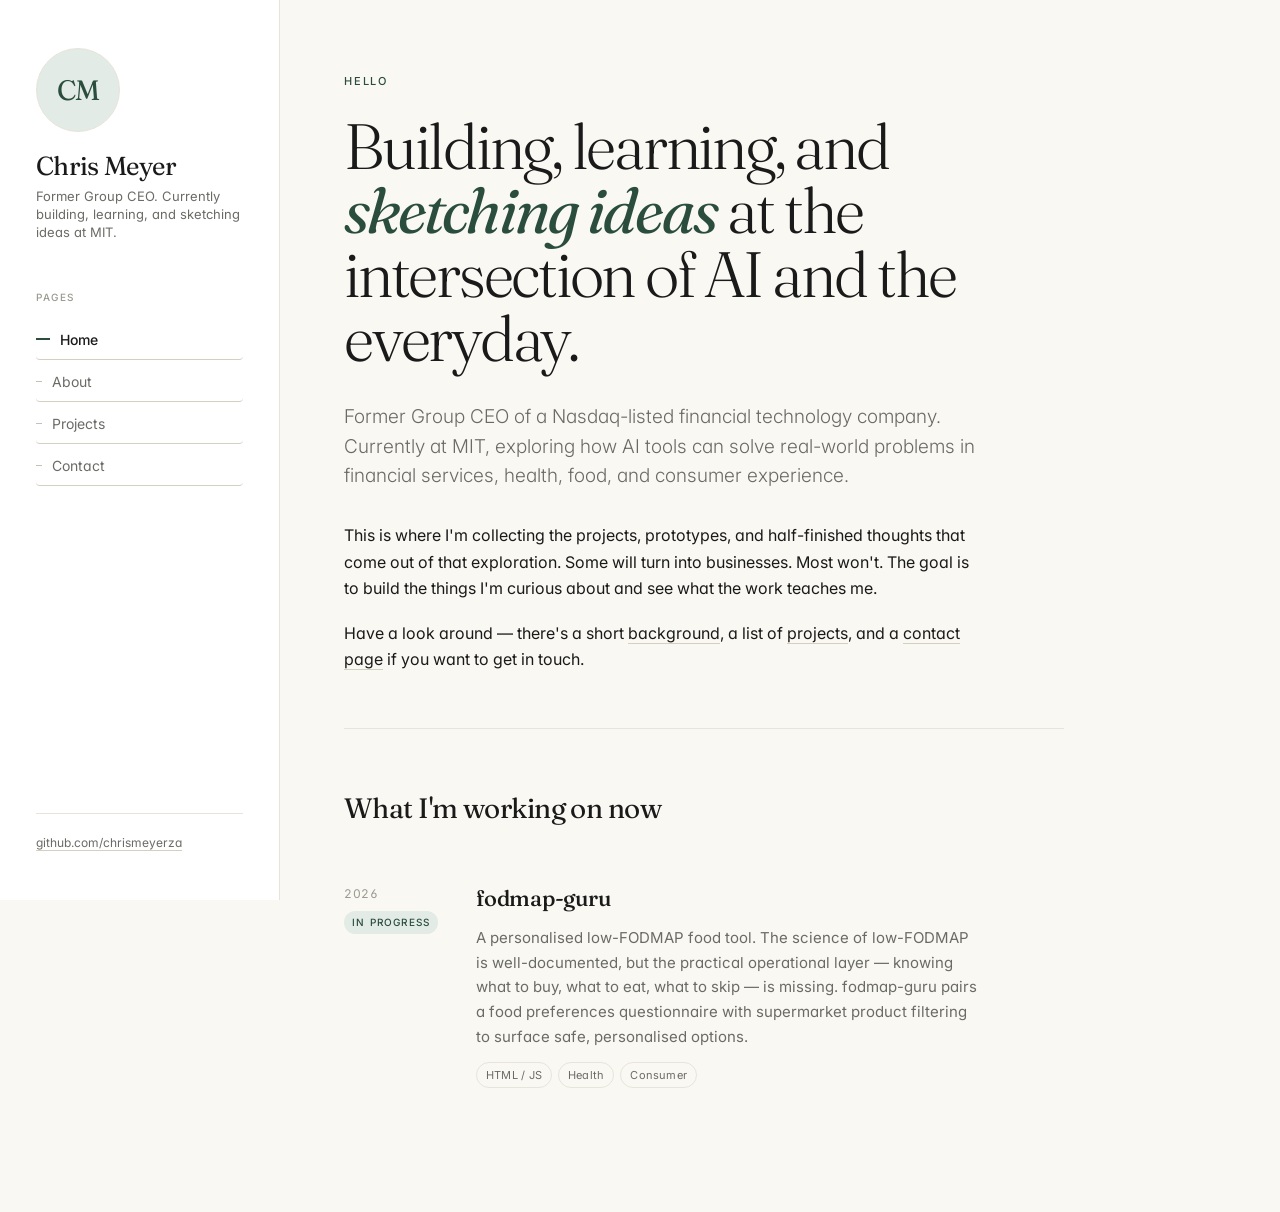
==== index.html @ eb2f5cf7 "Initial commit" ====
<!DOCTYPE html>
<html lang="en">
<head>
  <meta charset="UTF-8">
  <meta name="viewport" content="width=device-width, initial-scale=1.0">
  <title>Chris Meyer</title>
  <meta name="description" content="Chris Meyer — former public-company CEO exploring AI-assisted product building in financial services, health, food, and consumer experience.">
  <link rel="stylesheet" href="styles.css">
</head>
<body>
<div class="layout">

  <aside class="sidebar">
    <div class="sidebar-header">
      <div class="portrait">
        <!-- Replace with: <img src="portrait.jpg" alt="Chris Meyer"> -->
        CM
      </div>
      <div class="name">Chris Meyer</div>
      <div class="title">Former Group CEO. Currently building, learning, and sketching ideas at MIT.</div>
    </div>

    <nav class="nav">
      <div class="nav-label">Pages</div>
      <ul class="nav-list">
        <li class="nav-item"><a href="index.html" class="nav-link active">Home</a></li>
        <li class="nav-item"><a href="about.html" class="nav-link">About</a></li>
        <li class="nav-item"><a href="projects.html" class="nav-link">Projects</a></li>
        <li class="nav-item"><a href="contact.html" class="nav-link">Contact</a></li>
      </ul>
    </nav>

    <div class="sidebar-footer">
      <a href="https://github.com/chrismeyerza">github.com/chrismeyerza</a>
    </div>
  </aside>

  <main class="content">
    <div class="eyebrow">Hello</div>
    <h1 class="page-title">Building, learning, and <em>sketching ideas</em> at the intersection of AI and the everyday.</h1>
    <p class="lead">Former Group CEO of a Nasdaq-listed financial technology company. Currently at MIT, exploring how AI tools can solve real-world problems in financial services, health, food, and consumer experience.</p>

    <p>This is where I'm collecting the projects, prototypes, and half-finished thoughts that come out of that exploration. Some will turn into businesses. Most won't. The goal is to build the things I'm curious about and see what the work teaches me.</p>

    <p>Have a look around — there's a short <a href="about.html">background</a>, a list of <a href="projects.html">projects</a>, and a <a href="contact.html">contact page</a> if you want to get in touch.</p>

    <hr class="divider">

    <h2>What I'm working on now</h2>

    <div class="project">
      <div class="project-meta">
        2026<br>
        <span class="project-status active">In progress</span>
      </div>
      <div class="project-body">
        <h3><a href="projects.html#fodmap-guru">fodmap-guru</a></h3>
        <p>A personalised low-FODMAP food tool. The science of low-FODMAP is well-documented, but the practical operational layer — knowing what to buy, what to eat, what to skip — is missing. fodmap-guru pairs a food preferences questionnaire with supermarket product filtering to surface safe, personalised options.</p>
        <div class="project-tags">
          <span class="tag">HTML / JS</span>
          <span class="tag">Health</span>
          <span class="tag">Consumer</span>
        </div>
      </div>
    </div>

  </main>

</div>
</body>
</html>
---- styles.css ----
/* ============================================
   Chris Meyer Portfolio — shared styles
   ============================================ */

@import url('https://fonts.googleapis.com/css2?family=Fraunces:opsz,wght@9..144,300;9..144,400;9..144,500;9..144,600&family=Inter:wght@300;400;500;600&display=swap');

:root {
  --bg: #FAF8F3;
  --surface: #FFFFFF;
  --ink: #1A1A1A;
  --ink-muted: #6B6B66;
  --ink-light: #9A998F;
  --ink-faint: #C4C2B8;
  --line: #E8E4DB;
  --line-strong: #D4CFC1;
  --accent: #2A4D3E;
  --accent-light: #E2EBE5;
  --accent-warm: #B8761A;

  --font-display: 'Fraunces', Georgia, serif;
  --font-body: 'Inter', -apple-system, sans-serif;

  --sidebar-width: 280px;
  --content-max: 720px;
}

* { box-sizing: border-box; margin: 0; padding: 0; }

html { scroll-behavior: smooth; }

body {
  font-family: var(--font-body);
  font-weight: 400;
  background: var(--bg);
  color: var(--ink);
  line-height: 1.65;
  -webkit-font-smoothing: antialiased;
  font-feature-settings: "ss01", "cv11";
}

/* ============================================
   LAYOUT — sidebar + content
   ============================================ */

.layout {
  display: grid;
  grid-template-columns: var(--sidebar-width) 1fr;
  min-height: 100vh;
}

.sidebar {
  background: var(--surface);
  border-right: 1px solid var(--line);
  padding: 48px 36px;
  position: sticky;
  top: 0;
  height: 100vh;
  display: flex;
  flex-direction: column;
}

.content {
  padding: 72px 64px 96px;
  max-width: calc(var(--content-max) + 128px);
}

/* ============================================
   SIDEBAR
   ============================================ */

.sidebar-header {
  margin-bottom: 40px;
}

.portrait {
  width: 84px;
  height: 84px;
  border-radius: 50%;
  background: var(--accent-light);
  margin-bottom: 20px;
  overflow: hidden;
  display: flex;
  align-items: center;
  justify-content: center;
  font-family: var(--font-display);
  font-size: 28px;
  font-weight: 400;
  color: var(--accent);
  letter-spacing: -0.02em;
  border: 1px solid var(--line);
}

.portrait img {
  width: 100%;
  height: 100%;
  object-fit: cover;
  display: block;
}

.name {
  font-family: var(--font-display);
  font-size: 26px;
  font-weight: 400;
  letter-spacing: -0.025em;
  line-height: 1.1;
  margin-bottom: 6px;
  color: var(--ink);
}

.title {
  font-size: 13px;
  color: var(--ink-muted);
  font-weight: 400;
  line-height: 1.4;
}

.nav {
  margin-top: 8px;
  flex: 1;
}

.nav-label {
  font-size: 10px;
  letter-spacing: 0.16em;
  text-transform: uppercase;
  color: var(--ink-light);
  margin-bottom: 14px;
  font-weight: 500;
}

.nav-list {
  list-style: none;
  margin-bottom: 36px;
}

.nav-item {
  margin-bottom: 2px;
}

.nav-link {
  display: flex;
  align-items: center;
  gap: 10px;
  padding: 8px 10px 8px 0;
  text-decoration: none;
  color: var(--ink-muted);
  font-size: 14px;
  font-weight: 400;
  border-radius: 4px;
  transition: color 0.15s;
  position: relative;
}

.nav-link::before {
  content: '';
  width: 6px;
  height: 1px;
  background: var(--ink-faint);
  transition: all 0.15s;
}

.nav-link:hover {
  color: var(--ink);
}

.nav-link:hover::before {
  width: 14px;
  background: var(--ink);
}

.nav-link.active {
  color: var(--ink);
  font-weight: 500;
}

.nav-link.active::before {
  width: 14px;
  background: var(--accent);
  height: 2px;
}

.sidebar-footer {
  font-size: 12px;
  color: var(--ink-light);
  border-top: 1px solid var(--line);
  padding-top: 20px;
  line-height: 1.5;
}

.sidebar-footer a {
  color: var(--ink-muted);
  text-decoration: none;
  border-bottom: 1px solid var(--line-strong);
  transition: all 0.15s;
}

.sidebar-footer a:hover {
  color: var(--ink);
  border-bottom-color: var(--ink);
}

/* ============================================
   CONTENT — typography
   ============================================ */

.eyebrow {
  font-size: 11px;
  letter-spacing: 0.16em;
  text-transform: uppercase;
  color: var(--accent);
  font-weight: 500;
  margin-bottom: 24px;
}

h1.page-title {
  font-family: var(--font-display);
  font-weight: 300;
  font-size: clamp(40px, 5.5vw, 64px);
  line-height: 1.0;
  letter-spacing: -0.035em;
  margin-bottom: 32px;
  color: var(--ink);
  max-width: 18ch;
}

h1.page-title em {
  font-style: italic;
  font-weight: 400;
  color: var(--accent);
}

h2 {
  font-family: var(--font-display);
  font-weight: 400;
  font-size: 28px;
  letter-spacing: -0.02em;
  margin-top: 56px;
  margin-bottom: 20px;
  color: var(--ink);
}

h2:first-of-type { margin-top: 0; }

h3 {
  font-family: var(--font-body);
  font-weight: 500;
  font-size: 16px;
  margin-bottom: 6px;
  color: var(--ink);
}

p {
  font-size: 16px;
  margin-bottom: 18px;
  color: var(--ink);
  max-width: 64ch;
}

p.lead {
  font-size: 19px;
  font-weight: 300;
  line-height: 1.55;
  color: var(--ink-muted);
  margin-bottom: 32px;
  max-width: 56ch;
}

a {
  color: var(--ink);
  text-decoration: none;
  border-bottom: 1px solid var(--line-strong);
  transition: border-color 0.15s, color 0.15s;
}

a:hover {
  border-bottom-color: var(--ink);
}

a.accent {
  color: var(--accent);
  border-bottom-color: var(--accent-light);
}

a.accent:hover {
  border-bottom-color: var(--accent);
}

ul {
  list-style: none;
  margin-bottom: 24px;
}

ul.bulleted li {
  padding-left: 18px;
  position: relative;
  margin-bottom: 8px;
  color: var(--ink);
  max-width: 60ch;
}

ul.bulleted li::before {
  content: '';
  position: absolute;
  left: 0;
  top: 12px;
  width: 6px;
  height: 1px;
  background: var(--ink-faint);
}

hr.divider {
  border: none;
  height: 1px;
  background: var(--line);
  margin: 56px 0;
}

/* ============================================
   PROJECT CARDS
   ============================================ */

.project {
  padding: 28px 0;
  border-bottom: 1px solid var(--line);
  display: grid;
  grid-template-columns: 100px 1fr;
  gap: 32px;
  align-items: start;
}

.project:last-of-type { border-bottom: none; }

.project-meta {
  font-size: 12px;
  color: var(--ink-light);
  letter-spacing: 0.05em;
  font-variant-numeric: tabular-nums;
  padding-top: 4px;
}

.project-status {
  display: inline-block;
  font-size: 10px;
  letter-spacing: 0.12em;
  text-transform: uppercase;
  padding: 3px 8px;
  border-radius: 999px;
  margin-top: 8px;
  font-weight: 500;
}

.project-status.active {
  background: var(--accent-light);
  color: var(--accent);
}

.project-status.shipped {
  background: var(--line);
  color: var(--ink-muted);
}

.project-status.archived {
  background: transparent;
  color: var(--ink-light);
  border: 1px solid var(--line);
}

.project-body h3 {
  font-family: var(--font-display);
  font-size: 22px;
  font-weight: 500;
  letter-spacing: -0.01em;
  margin-bottom: 10px;
}

.project-body h3 a {
  border-bottom: none;
  color: var(--ink);
}

.project-body h3 a:hover {
  color: var(--accent);
}

.project-body p {
  font-size: 15px;
  color: var(--ink-muted);
  margin-bottom: 12px;
  max-width: 56ch;
}

.project-tags {
  display: flex;
  gap: 6px;
  flex-wrap: wrap;
  margin-top: 10px;
}

.tag {
  font-size: 11px;
  padding: 3px 9px;
  background: var(--bg);
  border: 1px solid var(--line);
  border-radius: 999px;
  color: var(--ink-muted);
  letter-spacing: 0.02em;
}

.project-links {
  display: flex;
  gap: 16px;
  margin-top: 14px;
  font-size: 13px;
}

.project-links a {
  color: var(--ink-muted);
  border-bottom: 1px solid var(--line-strong);
}

.project-links a:hover {
  color: var(--ink);
  border-bottom-color: var(--ink);
}

/* ============================================
   TIMELINE — for about page
   ============================================ */

.timeline {
  margin-top: 24px;
}

.timeline-item {
  display: grid;
  grid-template-columns: 110px 1fr;
  gap: 32px;
  padding: 20px 0;
  border-bottom: 1px solid var(--line);
}

.timeline-item:last-child { border-bottom: none; }

.timeline-date {
  font-size: 13px;
  color: var(--ink-light);
  font-variant-numeric: tabular-nums;
  padding-top: 2px;
  letter-spacing: 0.02em;
}

.timeline-body h3 {
  font-size: 16px;
  margin-bottom: 4px;
}

.timeline-body .org {
  font-size: 14px;
  color: var(--ink-muted);
  margin-bottom: 8px;
}

.timeline-body p {
  font-size: 14px;
  color: var(--ink-muted);
  margin-bottom: 0;
}

/* ============================================
   CONTACT
   ============================================ */

.contact-grid {
  display: grid;
  grid-template-columns: 1fr 1fr;
  gap: 32px;
  margin-top: 32px;
}

.contact-card {
  background: var(--surface);
  border: 1px solid var(--line);
  border-radius: 14px;
  padding: 28px;
  transition: border-color 0.15s;
}

.contact-card:hover {
  border-color: var(--line-strong);
}

.contact-card .label {
  font-size: 11px;
  letter-spacing: 0.16em;
  text-transform: uppercase;
  color: var(--ink-light);
  margin-bottom: 14px;
  font-weight: 500;
}

.contact-card a {
  font-family: var(--font-display);
  font-size: 22px;
  font-weight: 500;
  letter-spacing: -0.01em;
  border-bottom: none;
  color: var(--ink);
  display: block;
  word-break: break-word;
}

.contact-card a:hover {
  color: var(--accent);
}

.contact-card p {
  font-size: 14px;
  color: var(--ink-muted);
  margin-top: 8px;
  margin-bottom: 0;
}

/* ============================================
   RESPONSIVE
   ============================================ */

@media (max-width: 900px) {
  .layout {
    grid-template-columns: 1fr;
  }
  .sidebar {
    position: relative;
    height: auto;
    padding: 32px 24px 20px;
    border-right: none;
    border-bottom: 1px solid var(--line);
  }
  .nav-list {
    display: flex;
    gap: 4px;
    flex-wrap: wrap;
    margin-bottom: 0;
  }
  .nav-link { padding: 6px 0; }
  .sidebar-footer { display: none; }
  .content { padding: 48px 24px 64px; }
  .project { grid-template-columns: 1fr; gap: 12px; }
  .project-meta { padding-top: 0; }
  .timeline-item { grid-template-columns: 1fr; gap: 8px; }
  .contact-grid { grid-template-columns: 1fr; }
}

/* ============================================
   PAGE LOAD
   ============================================ */

@keyframes fadeUp {
  from { opacity: 0; transform: translateY(8px); }
  to { opacity: 1; transform: translateY(0); }
}

.content > * {
  animation: fadeUp 0.5s ease-out backwards;
}

.content > *:nth-child(1) { animation-delay: 0.05s; }
.content > *:nth-child(2) { animation-delay: 0.12s; }
.content > *:nth-child(3) { animation-delay: 0.18s; }
.content > *:nth-child(4) { animation-delay: 0.24s; }
.content > *:nth-child(5) { animation-delay: 0.30s; }
.content > *:nth-child(6) { animation-delay: 0.36s; }
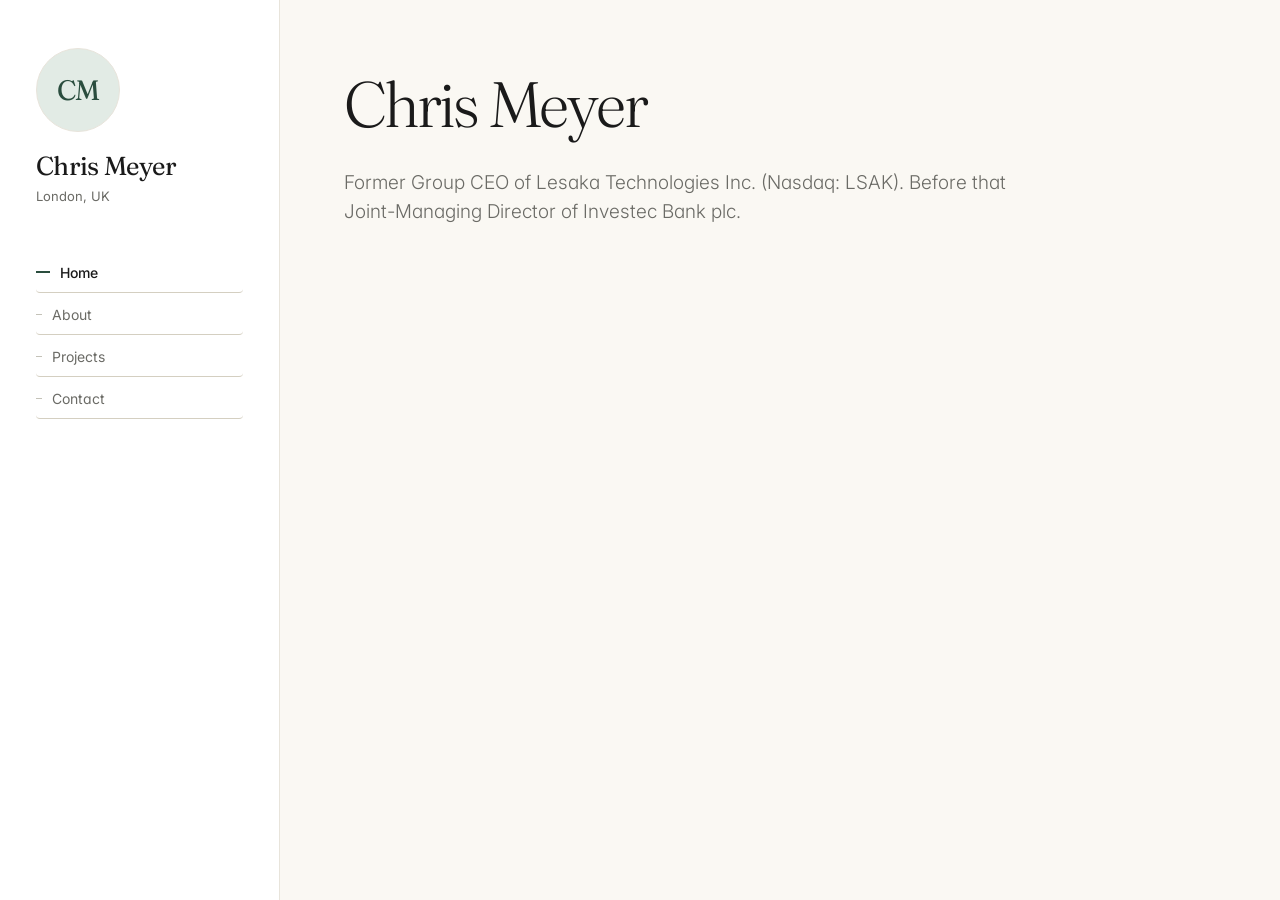
==== commit 92582731: "Simplify content" ====
--- a/index.html
+++ b/index.html
@@ -4,7 +4,7 @@
   <meta charset="UTF-8">
   <meta name="viewport" content="width=device-width, initial-scale=1.0">
   <title>Chris Meyer</title>
-  <meta name="description" content="Chris Meyer — former public-company CEO exploring AI-assisted product building in financial services, health, food, and consumer experience.">
+  <meta name="description" content="Chris Meyer — Former Group CEO of Lesaka Technologies Inc.">
   <link rel="stylesheet" href="styles.css">
 </head>
 <body>
@@ -12,16 +12,12 @@
 
   <aside class="sidebar">
     <div class="sidebar-header">
-      <div class="portrait">
-        <!-- Replace with: <img src="portrait.jpg" alt="Chris Meyer"> -->
-        CM
-      </div>
+      <div class="portrait">CM</div>
       <div class="name">Chris Meyer</div>
-      <div class="title">Former Group CEO. Currently building, learning, and sketching ideas at MIT.</div>
+      <div class="title">London, UK</div>
     </div>
 
     <nav class="nav">
-      <div class="nav-label">Pages</div>
       <ul class="nav-list">
         <li class="nav-item"><a href="index.html" class="nav-link active">Home</a></li>
         <li class="nav-item"><a href="about.html" class="nav-link">About</a></li>
@@ -29,41 +25,11 @@
         <li class="nav-item"><a href="contact.html" class="nav-link">Contact</a></li>
       </ul>
     </nav>
-
-    <div class="sidebar-footer">
-      <a href="https://github.com/chrismeyerza">github.com/chrismeyerza</a>
-    </div>
   </aside>
 
   <main class="content">
-    <div class="eyebrow">Hello</div>
-    <h1 class="page-title">Building, learning, and <em>sketching ideas</em> at the intersection of AI and the everyday.</h1>
-    <p class="lead">Former Group CEO of a Nasdaq-listed financial technology company. Currently at MIT, exploring how AI tools can solve real-world problems in financial services, health, food, and consumer experience.</p>
-
-    <p>This is where I'm collecting the projects, prototypes, and half-finished thoughts that come out of that exploration. Some will turn into businesses. Most won't. The goal is to build the things I'm curious about and see what the work teaches me.</p>
-
-    <p>Have a look around — there's a short <a href="about.html">background</a>, a list of <a href="projects.html">projects</a>, and a <a href="contact.html">contact page</a> if you want to get in touch.</p>
-
-    <hr class="divider">
-
-    <h2>What I'm working on now</h2>
-
-    <div class="project">
-      <div class="project-meta">
-        2026<br>
-        <span class="project-status active">In progress</span>
-      </div>
-      <div class="project-body">
-        <h3><a href="projects.html#fodmap-guru">fodmap-guru</a></h3>
-        <p>A personalised low-FODMAP food tool. The science of low-FODMAP is well-documented, but the practical operational layer — knowing what to buy, what to eat, what to skip — is missing. fodmap-guru pairs a food preferences questionnaire with supermarket product filtering to surface safe, personalised options.</p>
-        <div class="project-tags">
-          <span class="tag">HTML / JS</span>
-          <span class="tag">Health</span>
-          <span class="tag">Consumer</span>
-        </div>
-      </div>
-    </div>
-
+    <h1 class="page-title">Chris Meyer</h1>
+    <p class="lead">Former Group CEO of Lesaka Technologies Inc. (Nasdaq: LSAK). Before that Joint-Managing Director of Investec Bank plc.</p>
   </main>
 
 </div>
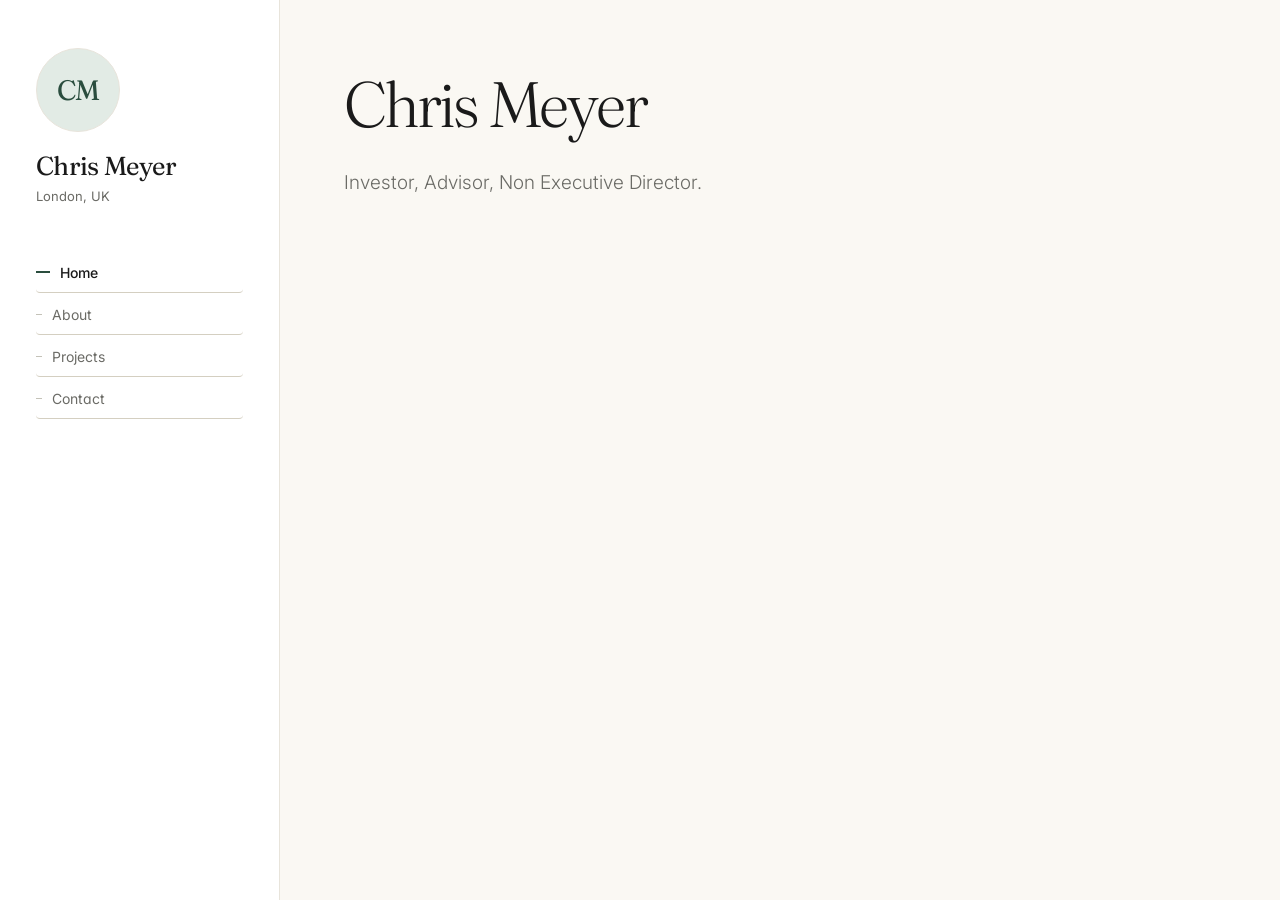
==== commit a89c8e1b: "Update index.html" ====
--- a/index.html
+++ b/index.html
@@ -29,7 +29,7 @@
 
   <main class="content">
     <h1 class="page-title">Chris Meyer</h1>
-    <p class="lead">Former Group CEO of Lesaka Technologies Inc. (Nasdaq: LSAK). Before that Joint-Managing Director of Investec Bank plc.</p>
+    <p class="lead">Investor, Advisor, Non Executive Director.</p>
   </main>
 
 </div>
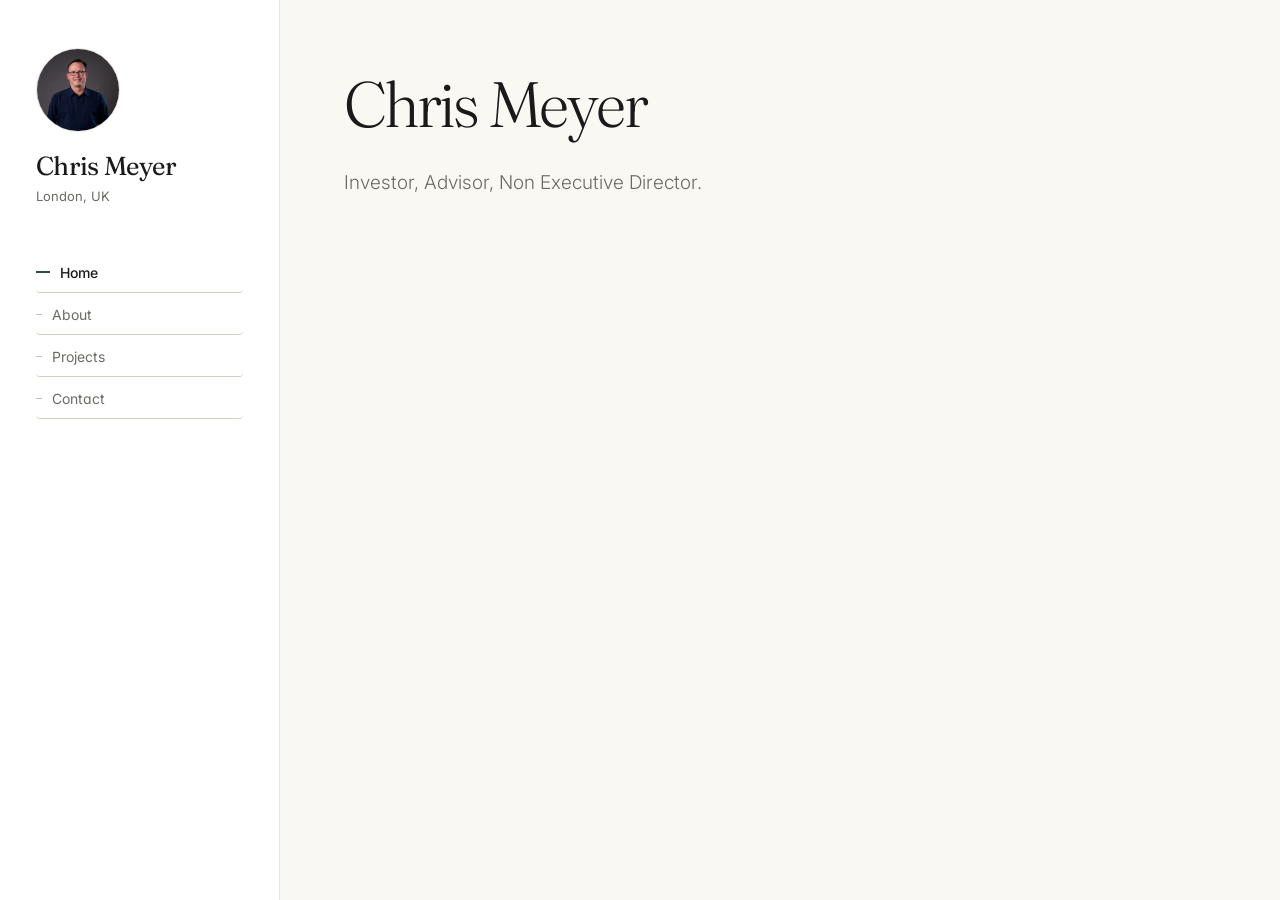
==== commit b3e6cf07: "Add bio photo" ====
--- a/index.html
+++ b/index.html
@@ -12,7 +12,8 @@
 
   <aside class="sidebar">
     <div class="sidebar-header">
-      <div class="portrait">CM</div>
+      
+      <div class="portrait"><img src="portrait.jpg" alt="Chris Meyer"></div>
       <div class="name">Chris Meyer</div>
       <div class="title">London, UK</div>
     </div>
